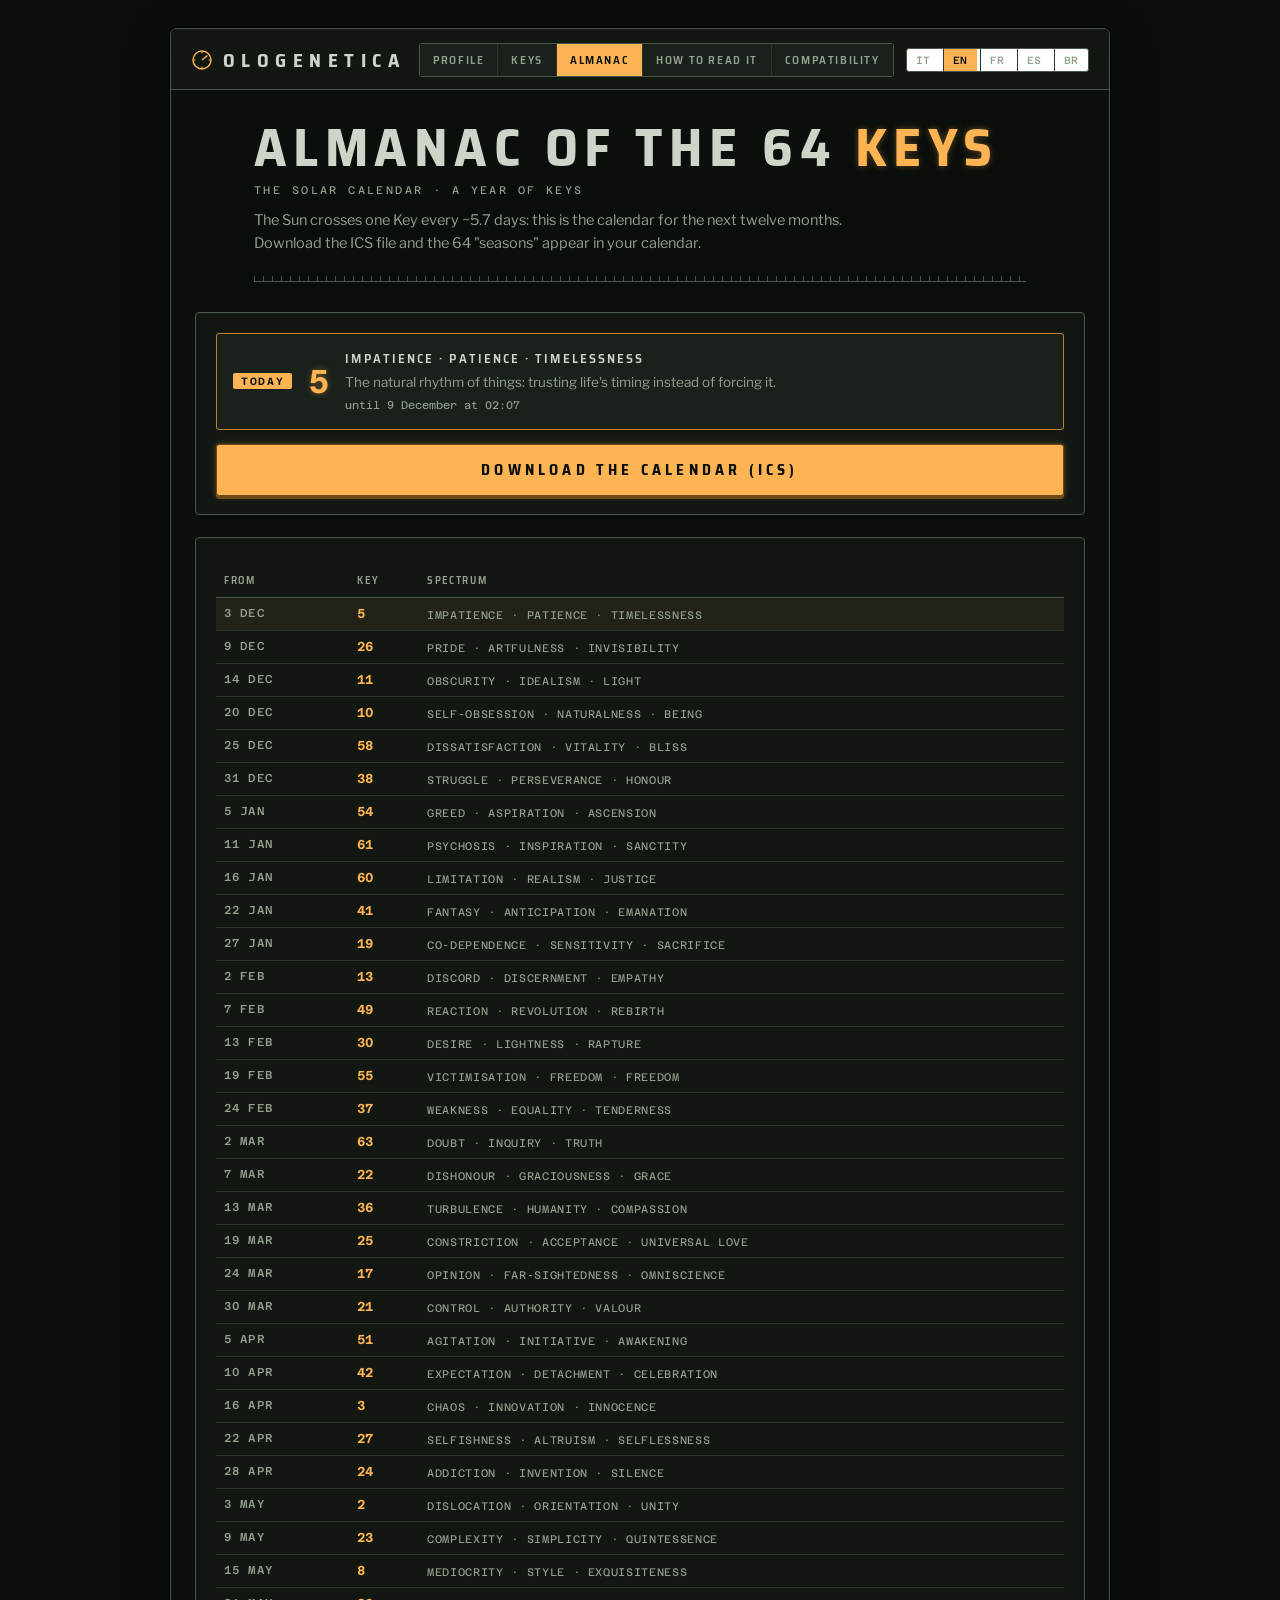
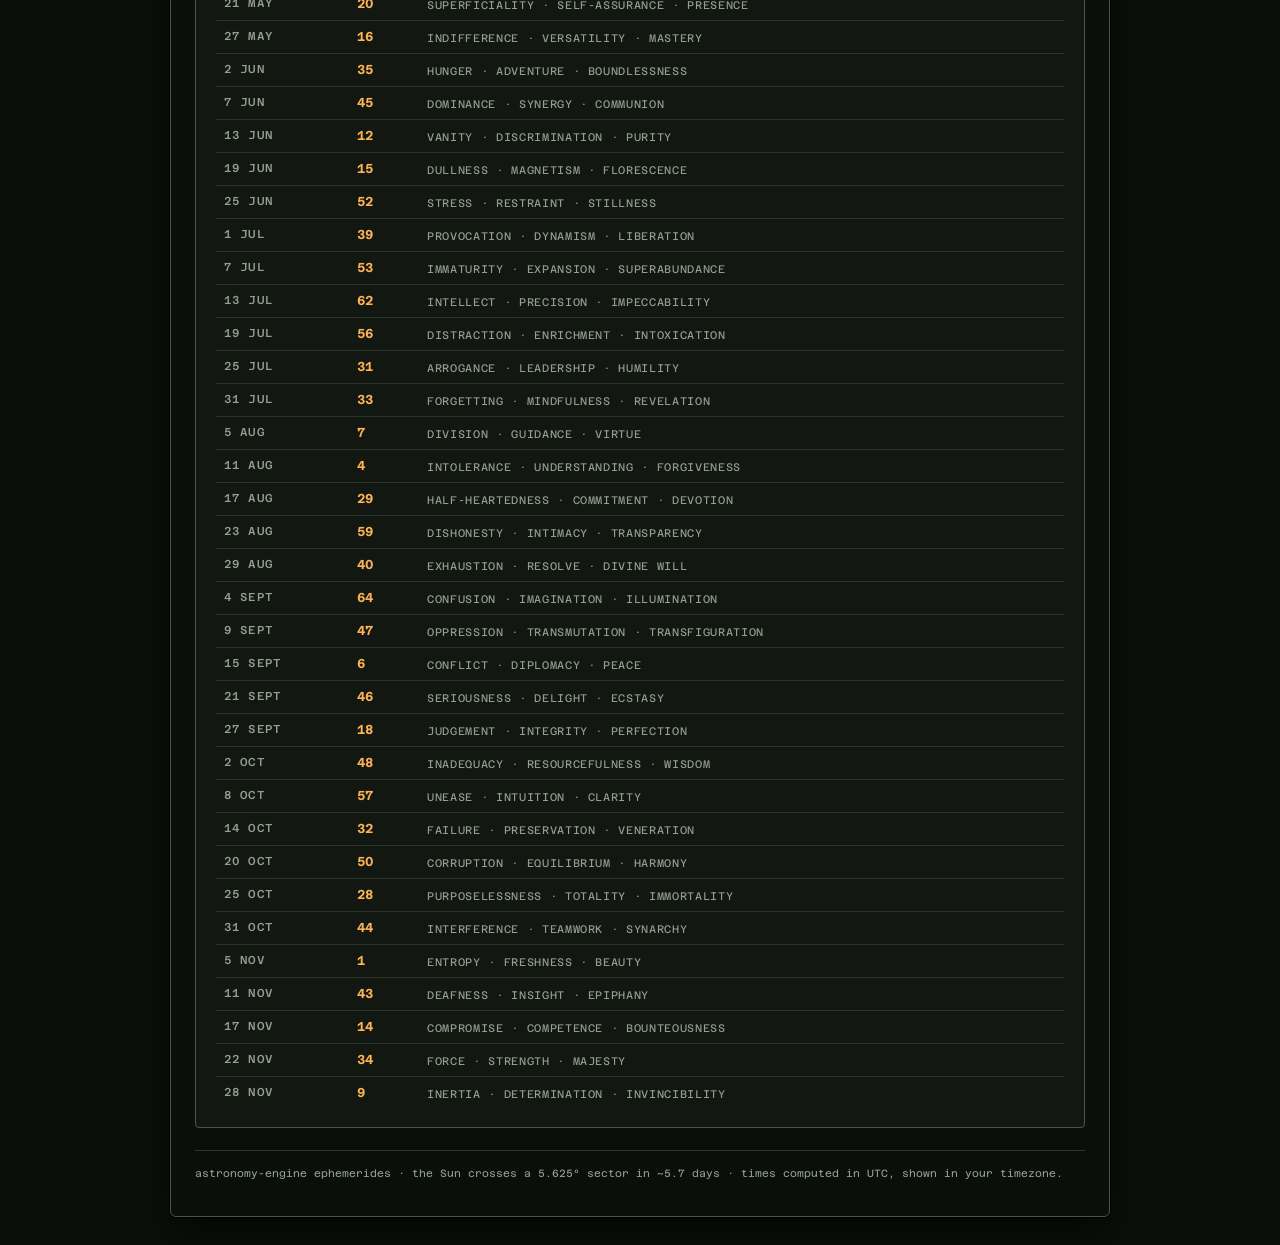
==== Almanacco.html @ b1aae2c1 "Ologenetica — Profilo Ologenetico multilingua (mondo «Lo Spettrometro») Sito statico IT/EN/FR/ES/PT-" ====
<!DOCTYPE html>
<html lang="it">
<head>
<meta charset="UTF-8">
<meta name="viewport" content="width=device-width, initial-scale=1.0">
<meta name="robots" content="noindex">
<title>Ologenetica — Almanacco delle 64 Chiavi</title>
<meta name="theme-color" content="#0b0f0b">
<link rel="manifest" href="manifest.json">
<link rel="icon" href="icons/icon-192.png" type="image/png">
<link rel="stylesheet" href="holo/fonts.css">
<link rel="stylesheet" href="holo/instrument.css">
<style>
.todaybox{border:1px solid var(--amber-dn);border-radius:3px;background:var(--panel-2);padding:14px 16px;display:flex;gap:16px;align-items:center;flex-wrap:wrap}
.todaybox .tk{font-family:var(--f-mono);font-weight:600;font-size:33px;color:var(--amber);text-shadow:var(--glow);line-height:1}
.todaybox .tt{flex:1;min-width:240px}
.todaybox .tt b{font-family:var(--f-engr);font-weight:600;font-size:13px;letter-spacing:.16em;text-transform:uppercase;color:var(--txt)}
.todaybox .tt div{font-size:13.5px;color:var(--dim);line-height:1.55;margin-top:3px}
.todaybox .badge{font-family:var(--f-mono);font-size:10.5px;letter-spacing:.16em;color:var(--panel-0);background:var(--amber);padding:2px 8px;border-radius:2px;font-weight:600}
.almrow td:first-child{font-family:var(--f-mono);font-weight:500;color:var(--dim);white-space:nowrap}
.almrow.now td{background:rgba(255,180,84,.07)}
.almrow .ak{font-family:var(--f-mono);font-weight:600;color:var(--amber)}
.almrow .asp{font-family:var(--f-mono);font-size:11px;letter-spacing:.06em;text-transform:uppercase;color:var(--dim)}
</style>
</head>
<body>
<!--
THESIS: l'almanacco dello strumento — il calendario solare delle 64 bande, esportabile nel calendario personale; eredita il mondo "Lo Spettrometro".
OWN-WORLD: holo/instrument.css (pannelli, fosfori, tabelle di taratura, mono readouts).
STORY: il lettore vede in quale Chiave è il Sole oggi, scarica l'ICS e il servizio lo accompagna tutto l'anno senza server.
FIRST VIEWPORT: targa, titolo ALMANACCO acceso, modulo OGGI con la Chiave corrente, pulsante ICS, tabella dei 12 mesi.
FORM: estensione del mondo scelto (Lo Spettrometro, seed 84c75ad3) — registro almanacco.
FINISH: unreviewed and undocumented is unfinished; this build ends with the finish review, the verdict, DESIGN.md, and every shipping raster carrying its provenance.
-->
<div class="wrap">
  <div class="topbar">
    <a class="brand" href="index.html" title="Home">
      <svg class="dialmark" viewBox="0 0 22 22" fill="none" aria-hidden="true"><circle cx="11" cy="11" r="9" stroke-width="1.4"/><line x1="11" y1="11" x2="16.5" y2="6.5" stroke-width="1.4"/><line x1="11" y1="2" x2="11" y2="4.5" stroke-width="1"/><line x1="11" y1="17.5" x2="11" y2="20" stroke-width="1"/><line x1="2" y1="11" x2="4.5" y2="11" stroke-width="1"/><line x1="17.5" y1="11" x2="20" y2="11" stroke-width="1"/></svg>
      Ologenetica</a>
    <div class="topright">
      <div class="nav">
        <a class="pill" data-k="profilo" href="Profilo%20Ologenetico.html">Profilo</a>
        <a class="pill" data-k="chiavi" href="Chiavi.html">Chiavi</a>
        <a class="pill on" data-k="almanacco" href="Almanacco.html">Almanacco</a>
        <a class="pill" data-k="guida" href="Come%20si%20Legge.html">Come si legge</a>
        <a class="pill" data-k="match" href="Compatibilit%C3%A0.html">Compatibilità</a>
      </div>
      <span id="langPick"></span>
    </div>
  </div>

  <div class="hero">
    <h1 class="htitle" id="htitle"></h1>
    <div class="ksuper" id="ksuper"></div>
    <p class="hsub" id="hsub"></p>
    <div class="tickline"></div>
  </div>

  <div class="panel">
    <div class="todaybox" id="todayBox"></div>
    <button class="btn-go" id="icsBtn" style="margin-top:14px"></button>
  </div>

  <div class="panel">
    <div style="overflow-x:auto"><table class="stable" id="almTable"></table></div>
  </div>

  <div class="footnote" id="foot"></div>
</div>

<script src="lang/i18n.js"></script>
<script src="lib/astronomy.browser.min.js"></script>
<script src="holo/keys.it.js"></script>
<script src="holo/keys.en.js"></script>
<script src="holo/keys.fr.js"></script>
<script src="holo/keys.es.js"></script>
<script src="holo/keys.pt.js"></script>
<script src="holo/extra.it.js"></script>
<script src="holo/extra.en.js"></script>
<script src="holo/extra.fr.js"></script>
<script src="holo/extra.es.js"></script>
<script src="holo/extra.pt.js"></script>
<script src="holo/engine.js"></script>
<script>
(function(){
  const $ = id => document.getElementById(id);
  const langOf = () => window.ZI18N ? window.ZI18N.get() : "it";
  const D = () => window.HOLO_LANGS[langOf()] || window.HOLO_LANGS.it;
  const E = () => window.HOLO_EXTRA[langOf()] || window.HOLO_EXTRA.it;
  const fill = (tpl, p) => String(tpl||"").replace(/\{(\w+)\}/g,(m,k)=>p[k]!=null?p[k]:m);
  const LOCALE = { it:"it-IT", en:"en-GB", fr:"fr-FR", es:"es-ES", pt:"pt-BR" };
  const NAV = {
    it:{profilo:"Profilo",chiavi:"Chiavi",almanacco:"Almanacco",guida:"Come si legge",match:"Compatibilità"},
    en:{profilo:"Profile",chiavi:"Keys",almanacco:"Almanac",guida:"How to read it",match:"Compatibility"},
    fr:{profilo:"Profil",chiavi:"Clés",almanacco:"Almanach",guida:"Comment lire",match:"Compatibilité"},
    es:{profilo:"Perfil",chiavi:"Llaves",almanacco:"Almanaque",guida:"Cómo se lee",match:"Compatibilidad"},
    pt:{profilo:"Perfil",chiavi:"Chaves",almanacco:"Almanaque",guida:"Como ler",match:"Compatibilidade"}
  };
  const FOOT = {
    it:"Effemeridi astronomy-engine · il Sole attraversa un settore di 5,625° in ~5,7 giorni · orari in UTC convertiti al tuo fuso.",
    en:"astronomy-engine ephemerides · the Sun crosses a 5.625° sector in ~5.7 days · times computed in UTC, shown in your timezone.",
    fr:"Éphémérides astronomy-engine · le Soleil traverse un secteur de 5,625° en ~5,7 jours · heures calculées en UTC, affichées dans ton fuseau.",
    es:"Efemérides astronomy-engine · el Sol cruza un sector de 5,625° en ~5,7 días · horas en UTC, mostradas en tu zona horaria.",
    pt:"Efemérides astronomy-engine · o Sol cruza um setor de 5,625° em ~5,7 dias · horários em UTC, exibidos no seu fuso."
  };

  const ALM_LIST = window.HOLO.almanac(new Date());

  const fmtD = d => { try{ return new Intl.DateTimeFormat(LOCALE[langOf()]||"it-IT",{day:"numeric",month:"short"}).format(d);}catch(e){return "";} };
  const fmtDT = d => { try{ return new Intl.DateTimeFormat(LOCALE[langOf()]||"it-IT",{day:"numeric",month:"long",hour:"2-digit",minute:"2-digit"}).format(d);}catch(e){return "";} };

  function render(){
    const X = E().ALM, L = D().LBL, now = new Date();
    $("htitle").innerHTML = X.title.split(" ").length > 1
      ? X.title.split(" ").slice(0,-1).join(" ") + ' <span class="lit">' + X.title.split(" ").pop() + "</span>"
      : `<span class="lit">${X.title}</span>`;
    $("ksuper").textContent = X.ksuper;
    $("hsub").textContent = X.sub;
    const cur = ALM_LIST.find(e => e.start <= now && now < e.end) || ALM_LIST[0];
    const K = D().KEYS[cur.key];
    $("todayBox").innerHTML = `
      <span class="badge">${X.today}</span>
      <span class="tk">${cur.key}</span>
      <div class="tt"><b>${K.o} · ${K.d} · ${K.s}</b>
        <div>${K.t}</div>
        <div style="font-family:var(--f-mono);font-size:11px;margin-top:5px">${fill(X.until,{date:fmtDT(cur.end)})}</div>
      </div>`;
    $("icsBtn").textContent = X.ics;
    $("almTable").innerHTML =
      `<tr><th>${X.tableFrom}</th><th>${X.tableKey}</th><th>${X.tableSpectrum}</th></tr>` +
      ALM_LIST.map(e=>{
        const KK = D().KEYS[e.key];
        const isNow = e === cur;
        return `<tr class="almrow${isNow?" now":""}"><td>${fmtD(e.start)}</td>
          <td class="ak">${e.key}</td>
          <td><span class="asp">${KK.o} · ${KK.d} · ${KK.s}</span></td></tr>`;
      }).join("");
    $("foot").textContent = FOOT[langOf()] || FOOT.it;
    const nav = NAV[langOf()] || NAV.it;
    document.querySelectorAll(".pill[data-k]").forEach(p=>{ if(nav[p.dataset.k]) p.textContent = nav[p.dataset.k]; });
    if(window.ZI18N) window.ZI18N.decorate();
  }

  // --- ICS: le 64 stagioni nel calendario, senza server ---
  function icsDate(d){
    return d.getUTCFullYear() + String(d.getUTCMonth()+1).padStart(2,"0") + String(d.getUTCDate()).padStart(2,"0") +
      "T" + String(d.getUTCHours()).padStart(2,"0") + String(d.getUTCMinutes()).padStart(2,"0") + "00Z";
  }
  function esc(s){ return String(s).replace(/\\/g,"\\\\").replace(/;/g,"\\;").replace(/,/g,"\\,").replace(/\n/g,"\\n"); }
  $("icsBtn").addEventListener("click", ()=>{
    const X = E().ALM;
    const stamp = icsDate(new Date());
    let ics = "BEGIN:VCALENDAR\r\nVERSION:2.0\r\nPRODID:-//ologenetica//almanacco//IT\r\nCALSCALE:GREGORIAN\r\n";
    ALM_LIST.forEach((e,i)=>{
      const K = D().KEYS[e.key];
      ics += "BEGIN:VEVENT\r\n";
      ics += "UID:holo-" + e.start.getTime() + "-" + e.key + "@ologenetica\r\n";
      ics += "DTSTAMP:" + stamp + "\r\n";
      ics += "DTSTART:" + icsDate(e.start) + "\r\n";
      ics += "DTEND:" + icsDate(e.end) + "\r\n";
      ics += "SUMMARY:" + esc(fill(X.icsEvt,{key:e.key, d:K.d})) + "\r\n";
      ics += "DESCRIPTION:" + esc(fill(X.icsDesc,{o:K.o, d:K.d, s:K.s, t:K.t})) + "\r\n";
      ics += "END:VEVENT\r\n";
    });
    ics += "END:VCALENDAR\r\n";
    const a = document.createElement("a");
    a.href = URL.createObjectURL(new Blob([ics], {type:"text/calendar"}));
    a.download = X.icsName + ".ics";
    a.click(); setTimeout(()=>URL.revokeObjectURL(a.href), 5000);
  });

  if(window.ZI18N) window.ZI18N.mount($("langPick"));
  window.addEventListener("zlangchange", render);
  render();
})();
</script>
</body>
</html>
---- holo/fonts.css ----
/* latin-ext */
@font-face {
  font-family: 'Azeret Mono';
  font-style: normal;
  font-weight: 400;
  font-display: swap;
  src: url(../fonts/f2.woff2) format('woff2');
  unicode-range: U+0100-02BA, U+02BD-02C5, U+02C7-02CC, U+02CE-02D7, U+02DD-02FF, U+0304, U+0308, U+0329, U+1D00-1DBF, U+1E00-1E9F, U+1EF2-1EFF, U+2020, U+20A0-20AB, U+20AD-20C0, U+2113, U+2C60-2C7F, U+A720-A7FF;
}
/* latin */
@font-face {
  font-family: 'Azeret Mono';
  font-style: normal;
  font-weight: 400;
  font-display: swap;
  src: url(../fonts/f1.woff2) format('woff2');
  unicode-range: U+0000-00FF, U+0131, U+0152-0153, U+02BB-02BC, U+02C6, U+02DA, U+02DC, U+0304, U+0308, U+0329, U+2000-206F, U+20AC, U+2122, U+2191, U+2193, U+2212, U+2215, U+FEFF, U+FFFD;
}
/* latin-ext */
@font-face {
  font-family: 'Azeret Mono';
  font-style: normal;
  font-weight: 500;
  font-display: swap;
  src: url(../fonts/f2.woff2) format('woff2');
  unicode-range: U+0100-02BA, U+02BD-02C5, U+02C7-02CC, U+02CE-02D7, U+02DD-02FF, U+0304, U+0308, U+0329, U+1D00-1DBF, U+1E00-1E9F, U+1EF2-1EFF, U+2020, U+20A0-20AB, U+20AD-20C0, U+2113, U+2C60-2C7F, U+A720-A7FF;
}
/* latin */
@font-face {
  font-family: 'Azeret Mono';
  font-style: normal;
  font-weight: 500;
  font-display: swap;
  src: url(../fonts/f1.woff2) format('woff2');
  unicode-range: U+0000-00FF, U+0131, U+0152-0153, U+02BB-02BC, U+02C6, U+02DA, U+02DC, U+0304, U+0308, U+0329, U+2000-206F, U+20AC, U+2122, U+2191, U+2193, U+2212, U+2215, U+FEFF, U+FFFD;
}
/* latin-ext */
@font-face {
  font-family: 'Azeret Mono';
  font-style: normal;
  font-weight: 600;
  font-display: swap;
  src: url(../fonts/f2.woff2) format('woff2');
  unicode-range: U+0100-02BA, U+02BD-02C5, U+02C7-02CC, U+02CE-02D7, U+02DD-02FF, U+0304, U+0308, U+0329, U+1D00-1DBF, U+1E00-1E9F, U+1EF2-1EFF, U+2020, U+20A0-20AB, U+20AD-20C0, U+2113, U+2C60-2C7F, U+A720-A7FF;
}
/* latin */
@font-face {
  font-family: 'Azeret Mono';
  font-style: normal;
  font-weight: 600;
  font-display: swap;
  src: url(../fonts/f1.woff2) format('woff2');
  unicode-range: U+0000-00FF, U+0131, U+0152-0153, U+02BB-02BC, U+02C6, U+02DA, U+02DC, U+0304, U+0308, U+0329, U+2000-206F, U+20AC, U+2122, U+2191, U+2193, U+2212, U+2215, U+FEFF, U+FFFD;
}
/* cyrillic-ext */
@font-face {
  font-family: 'Libre Franklin';
  font-style: normal;
  font-weight: 400;
  font-display: swap;
  src: url(../fonts/f5.woff2) format('woff2');
  unicode-range: U+0460-052F, U+1C80-1C8A, U+20B4, U+2DE0-2DFF, U+A640-A69F, U+FE2E-FE2F;
}
/* cyrillic */
@font-face {
  font-family: 'Libre Franklin';
  font-style: normal;
  font-weight: 400;
  font-display: swap;
  src: url(../fonts/f6.woff2) format('woff2');
  unicode-range: U+0301, U+0400-045F, U+0490-0491, U+04B0-04B1, U+2116;
}
/* vietnamese */
@font-face {
  font-family: 'Libre Franklin';
  font-style: normal;
  font-weight: 400;
  font-display: swap;
  src: url(../fonts/f3.woff2) format('woff2');
  unicode-range: U+0102-0103, U+0110-0111, U+0128-0129, U+0168-0169, U+01A0-01A1, U+01AF-01B0, U+0300-0301, U+0303-0304, U+0308-0309, U+0323, U+0329, U+1EA0-1EF9, U+20AB;
}
/* latin-ext */
@font-face {
  font-family: 'Libre Franklin';
  font-style: normal;
  font-weight: 400;
  font-display: swap;
  src: url(../fonts/f4.woff2) format('woff2');
  unicode-range: U+0100-02BA, U+02BD-02C5, U+02C7-02CC, U+02CE-02D7, U+02DD-02FF, U+0304, U+0308, U+0329, U+1D00-1DBF, U+1E00-1E9F, U+1EF2-1EFF, U+2020, U+20A0-20AB, U+20AD-20C0, U+2113, U+2C60-2C7F, U+A720-A7FF;
}
/* latin */
@font-face {
  font-family: 'Libre Franklin';
  font-style: normal;
  font-weight: 400;
  font-display: swap;
  src: url(../fonts/f7.woff2) format('woff2');
  unicode-range: U+0000-00FF, U+0131, U+0152-0153, U+02BB-02BC, U+02C6, U+02DA, U+02DC, U+0304, U+0308, U+0329, U+2000-206F, U+20AC, U+2122, U+2191, U+2193, U+2212, U+2215, U+FEFF, U+FFFD;
}
/* cyrillic-ext */
@font-face {
  font-family: 'Libre Franklin';
  font-style: normal;
  font-weight: 500;
  font-display: swap;
  src: url(../fonts/f5.woff2) format('woff2');
  unicode-range: U+0460-052F, U+1C80-1C8A, U+20B4, U+2DE0-2DFF, U+A640-A69F, U+FE2E-FE2F;
}
/* cyrillic */
@font-face {
  font-family: 'Libre Franklin';
  font-style: normal;
  font-weight: 500;
  font-display: swap;
  src: url(../fonts/f6.woff2) format('woff2');
  unicode-range: U+0301, U+0400-045F, U+0490-0491, U+04B0-04B1, U+2116;
}
/* vietnamese */
@font-face {
  font-family: 'Libre Franklin';
  font-style: normal;
  font-weight: 500;
  font-display: swap;
  src: url(../fonts/f3.woff2) format('woff2');
  unicode-range: U+0102-0103, U+0110-0111, U+0128-0129, U+0168-0169, U+01A0-01A1, U+01AF-01B0, U+0300-0301, U+0303-0304, U+0308-0309, U+0323, U+0329, U+1EA0-1EF9, U+20AB;
}
/* latin-ext */
@font-face {
  font-family: 'Libre Franklin';
  font-style: normal;
  font-weight: 500;
  font-display: swap;
  src: url(../fonts/f4.woff2) format('woff2');
  unicode-range: U+0100-02BA, U+02BD-02C5, U+02C7-02CC, U+02CE-02D7, U+02DD-02FF, U+0304, U+0308, U+0329, U+1D00-1DBF, U+1E00-1E9F, U+1EF2-1EFF, U+2020, U+20A0-20AB, U+20AD-20C0, U+2113, U+2C60-2C7F, U+A720-A7FF;
}
/* latin */
@font-face {
  font-family: 'Libre Franklin';
  font-style: normal;
  font-weight: 500;
  font-display: swap;
  src: url(../fonts/f7.woff2) format('woff2');
  unicode-range: U+0000-00FF, U+0131, U+0152-0153, U+02BB-02BC, U+02C6, U+02DA, U+02DC, U+0304, U+0308, U+0329, U+2000-206F, U+20AC, U+2122, U+2191, U+2193, U+2212, U+2215, U+FEFF, U+FFFD;
}
/* cyrillic-ext */
@font-face {
  font-family: 'Libre Franklin';
  font-style: normal;
  font-weight: 600;
  font-display: swap;
  src: url(../fonts/f5.woff2) format('woff2');
  unicode-range: U+0460-052F, U+1C80-1C8A, U+20B4, U+2DE0-2DFF, U+A640-A69F, U+FE2E-FE2F;
}
/* cyrillic */
@font-face {
  font-family: 'Libre Franklin';
  font-style: normal;
  font-weight: 600;
  font-display: swap;
  src: url(../fonts/f6.woff2) format('woff2');
  unicode-range: U+0301, U+0400-045F, U+0490-0491, U+04B0-04B1, U+2116;
}
/* vietnamese */
@font-face {
  font-family: 'Libre Franklin';
  font-style: normal;
  font-weight: 600;
  font-display: swap;
  src: url(../fonts/f3.woff2) format('woff2');
  unicode-range: U+0102-0103, U+0110-0111, U+0128-0129, U+0168-0169, U+01A0-01A1, U+01AF-01B0, U+0300-0301, U+0303-0304, U+0308-0309, U+0323, U+0329, U+1EA0-1EF9, U+20AB;
}
/* latin-ext */
@font-face {
  font-family: 'Libre Franklin';
  font-style: normal;
  font-weight: 600;
  font-display: swap;
  src: url(../fonts/f4.woff2) format('woff2');
  unicode-range: U+0100-02BA, U+02BD-02C5, U+02C7-02CC, U+02CE-02D7, U+02DD-02FF, U+0304, U+0308, U+0329, U+1D00-1DBF, U+1E00-1E9F, U+1EF2-1EFF, U+2020, U+20A0-20AB, U+20AD-20C0, U+2113, U+2C60-2C7F, U+A720-A7FF;
}
/* latin */
@font-face {
  font-family: 'Libre Franklin';
  font-style: normal;
  font-weight: 600;
  font-display: swap;
  src: url(../fonts/f7.woff2) format('woff2');
  unicode-range: U+0000-00FF, U+0131, U+0152-0153, U+02BB-02BC, U+02C6, U+02DA, U+02DC, U+0304, U+0308, U+0329, U+2000-206F, U+20AC, U+2122, U+2191, U+2193, U+2212, U+2215, U+FEFF, U+FFFD;
}
/* vietnamese */
@font-face {
  font-family: 'Saira Semi Condensed';
  font-style: normal;
  font-weight: 500;
  font-display: swap;
  src: url(../fonts/f15.woff2) format('woff2');
  unicode-range: U+0102-0103, U+0110-0111, U+0128-0129, U+0168-0169, U+01A0-01A1, U+01AF-01B0, U+0300-0301, U+0303-0304, U+0308-0309, U+0323, U+0329, U+1EA0-1EF9, U+20AB;
}
/* latin-ext */
@font-face {
  font-family: 'Saira Semi Condensed';
  font-style: normal;
  font-weight: 500;
  font-display: swap;
  src: url(../fonts/f16.woff2) format('woff2');
  unicode-range: U+0100-02BA, U+02BD-02C5, U+02C7-02CC, U+02CE-02D7, U+02DD-02FF, U+0304, U+0308, U+0329, U+1D00-1DBF, U+1E00-1E9F, U+1EF2-1EFF, U+2020, U+20A0-20AB, U+20AD-20C0, U+2113, U+2C60-2C7F, U+A720-A7FF;
}
/* latin */
@font-face {
  font-family: 'Saira Semi Condensed';
  font-style: normal;
  font-weight: 500;
  font-display: swap;
  src: url(../fonts/f14.woff2) format('woff2');
  unicode-range: U+0000-00FF, U+0131, U+0152-0153, U+02BB-02BC, U+02C6, U+02DA, U+02DC, U+0304, U+0308, U+0329, U+2000-206F, U+20AC, U+2122, U+2191, U+2193, U+2212, U+2215, U+FEFF, U+FFFD;
}
/* vietnamese */
@font-face {
  font-family: 'Saira Semi Condensed';
  font-style: normal;
  font-weight: 600;
  font-display: swap;
  src: url(../fonts/f12.woff2) format('woff2');
  unicode-range: U+0102-0103, U+0110-0111, U+0128-0129, U+0168-0169, U+01A0-01A1, U+01AF-01B0, U+0300-0301, U+0303-0304, U+0308-0309, U+0323, U+0329, U+1EA0-1EF9, U+20AB;
}
/* latin-ext */
@font-face {
  font-family: 'Saira Semi Condensed';
  font-style: normal;
  font-weight: 600;
  font-display: swap;
  src: url(../fonts/f13.woff2) format('woff2');
  unicode-range: U+0100-02BA, U+02BD-02C5, U+02C7-02CC, U+02CE-02D7, U+02DD-02FF, U+0304, U+0308, U+0329, U+1D00-1DBF, U+1E00-1E9F, U+1EF2-1EFF, U+2020, U+20A0-20AB, U+20AD-20C0, U+2113, U+2C60-2C7F, U+A720-A7FF;
}
/* latin */
@font-face {
  font-family: 'Saira Semi Condensed';
  font-style: normal;
  font-weight: 600;
  font-display: swap;
  src: url(../fonts/f11.woff2) format('woff2');
  unicode-range: U+0000-00FF, U+0131, U+0152-0153, U+02BB-02BC, U+02C6, U+02DA, U+02DC, U+0304, U+0308, U+0329, U+2000-206F, U+20AC, U+2122, U+2191, U+2193, U+2212, U+2215, U+FEFF, U+FFFD;
}
/* vietnamese */
@font-face {
  font-family: 'Saira Semi Condensed';
  font-style: normal;
  font-weight: 700;
  font-display: swap;
  src: url(../fonts/f9.woff2) format('woff2');
  unicode-range: U+0102-0103, U+0110-0111, U+0128-0129, U+0168-0169, U+01A0-01A1, U+01AF-01B0, U+0300-0301, U+0303-0304, U+0308-0309, U+0323, U+0329, U+1EA0-1EF9, U+20AB;
}
/* latin-ext */
@font-face {
  font-family: 'Saira Semi Condensed';
  font-style: normal;
  font-weight: 700;
  font-display: swap;
  src: url(../fonts/f10.woff2) format('woff2');
  unicode-range: U+0100-02BA, U+02BD-02C5, U+02C7-02CC, U+02CE-02D7, U+02DD-02FF, U+0304, U+0308, U+0329, U+1D00-1DBF, U+1E00-1E9F, U+1EF2-1EFF, U+2020, U+20A0-20AB, U+20AD-20C0, U+2113, U+2C60-2C7F, U+A720-A7FF;
}
/* latin */
@font-face {
  font-family: 'Saira Semi Condensed';
  font-style: normal;
  font-weight: 700;
  font-display: swap;
  src: url(../fonts/f8.woff2) format('woff2');
  unicode-range: U+0000-00FF, U+0131, U+0152-0153, U+02BB-02BC, U+02C6, U+02DA, U+02DC, U+0304, U+0308, U+0329, U+2000-206F, U+20AC, U+2122, U+2191, U+2193, U+2212, U+2215, U+FEFF, U+FFFD;
}
---- holo/instrument.css ----
/* ============================================================
   OLOGENETICA · MONDO VISIVO — LO SPETTROMETRO
   Strumento di misura da laboratorio (anni '60–'70): pannello
   smaltato scuro, fosfori ambra, scale incise a tacche.
   Regole del mondo:
   · inchiostri piatti totali — nessun gradiente decorativo;
     l'unico bagliore è il fosforo del tracciato
   · la rampa calibrata: Ombra→Dono→Siddhi come scala a passi fissi
   · stato = segno inciso/stampato, mai solo colore
   · niente animazioni (vincolo di prodotto)
   Font: Saira Semi Condensed (incisioni), Azeret Mono (letture),
         Libre Franklin (prosa da manuale tecnico)
   ============================================================ */

:root{
  --panel-0:#0b0f0b;   /* fondo pagina: smalto profondo        */
  --panel-1:#121712;   /* faccia modulo                        */
  --panel-2:#1a211a;   /* modulo rialzato / controllo          */
  --recess:#080b08;    /* incavo (input, display)              */
  --etch:#2c352c;      /* linea incisa                         */
  --etch-hi:#49564a;   /* incisione in luce                    */
  --txt:#cdd5c8;       /* testo primario                       */
  --dim:#93a08f;       /* testo secondario / etichette incise  */
  --amber:#ffb454;     /* fosforo ambra — inchiostro di lavoro */
  --amber-dn:#b97f33;  /* ambra spenta                         */
  --mint:#93e2b4;      /* fosforo verde — siddhi / positivo    */
  --mag:#e2a3da;       /* canale Venere                        */
  --blu:#86c8e8;       /* canale Perla                         */
  --alarm:#ff8266;     /* avviso (sempre accompagnato da segno)*/
  --glow:0 0 6px rgba(255,180,84,.35);
  --f-engr:'Saira Semi Condensed',system-ui,sans-serif;
  --f-mono:'Azeret Mono',ui-monospace,monospace;
  --f-text:'Libre Franklin',system-ui,sans-serif;
}

*{box-sizing:border-box}
html,body{margin:0;padding:0}
body{
  background:var(--panel-0);
  color:var(--txt);
  font-family:var(--f-text);
  min-height:100vh;
  -webkit-text-size-adjust:100%;
}
::selection{background:var(--amber);color:var(--panel-0)}
:focus-visible{outline:1px solid var(--amber);outline-offset:2px}
*::-webkit-scrollbar{width:10px;height:10px}
*::-webkit-scrollbar-track{background:var(--panel-0)}
*::-webkit-scrollbar-thumb{background:var(--etch-hi);border:2px solid var(--panel-0);border-radius:5px}
input{caret-color:var(--amber)}

/* ---- chassis ---- */
.wrap{
  max-width:940px;margin:clamp(8px,2.5vw,28px) auto;padding:0 0 34px;
  background:var(--panel-0);
  border:1px solid var(--etch-hi);
  border-radius:6px;
  box-shadow:0 0 0 1px #000, 0 18px 40px rgba(0,0,0,.55), inset 0 1px 0 rgba(255,255,255,.05);
  overflow:hidden;
}

/* ---- targa / topbar ---- */
.topbar{
  background:var(--panel-1);
  border-bottom:1px solid var(--etch-hi);
  padding:14px 20px 12px;
  display:flex;align-items:center;justify-content:space-between;gap:12px;flex-wrap:wrap;
}
.brand{
  font-family:var(--f-engr);font-weight:700;font-size:19px;letter-spacing:.34em;
  text-transform:uppercase;color:var(--txt);text-decoration:none;
  display:inline-flex;align-items:center;gap:10px;
}
.brand .dialmark{width:22px;height:22px;flex:0 0 auto}
.brand .dialmark circle{stroke:var(--amber)}
.brand .dialmark line{stroke:var(--amber)}
.topright{display:flex;align-items:center;gap:12px;flex-wrap:wrap}
.nav{display:flex;gap:0;border:1px solid var(--etch-hi);border-radius:3px;overflow:hidden}
.pill{
  font-family:var(--f-engr);font-weight:600;font-size:11.5px;letter-spacing:.14em;text-transform:uppercase;
  padding:7px 13px;background:var(--panel-2);color:var(--dim);
  text-decoration:none;display:inline-block;border-left:1px solid var(--etch);
  cursor:pointer;
}
.pill:first-child{border-left:none}
.pill:hover{color:var(--txt)}
.pill.on{background:var(--amber);color:var(--panel-0)}
.pill.on:hover{color:var(--panel-0)}

/* selettore lingua (override di lang/i18n.js) */
.zlang-picker{display:inline-flex;gap:0;background:var(--panel-2);border:1px solid var(--etch-hi)!important;border-radius:3px!important;padding:0!important;box-shadow:none!important;overflow:hidden}
.zlang-btn{font-family:var(--f-mono)!important;font-weight:500!important;font-size:10.5px!important;letter-spacing:.05em;
  border:none!important;border-left:1px solid var(--etch)!important;background:transparent!important;color:var(--dim)!important;
  padding:6px 9px!important;border-radius:0!important;cursor:pointer;line-height:1}
.zlang-picker .zlang-btn:first-child{border-left:none!important}
.zlang-btn:hover{background:var(--panel-1)!important;color:var(--txt)!important}
.zlang-btn.on{background:var(--amber)!important;color:var(--panel-0)!important}

/* ---- frontalino (hero) ---- */
.hero{padding:30px 24px 8px;text-align:left;max-width:820px;margin:0 auto}
.htitle{
  font-family:var(--f-engr);font-weight:700;
  font-size:clamp(30px,6.4vw,54px);letter-spacing:.12em;text-transform:uppercase;
  color:var(--txt);margin:0;line-height:1.04;
}
.htitle .lit{color:var(--amber);text-shadow:var(--glow)}
.ksuper{
  font-family:var(--f-mono);font-size:11px;letter-spacing:.22em;text-transform:uppercase;
  color:var(--dim);margin-top:8px;
}
.hsub{font-size:14.5px;color:var(--dim);max-width:64ch;margin:12px 0 0;line-height:1.6;font-weight:400}
.hsub b{color:var(--txt);font-weight:600}
.tickline{
  height:8px;margin:18px 0 0;border-bottom:1px solid var(--etch-hi);
  background:repeating-linear-gradient(90deg,var(--etch-hi) 0 1px,transparent 1px 9px);
  background-size:auto 5px;background-repeat:repeat-x;background-position:bottom;
}

/* ---- moduli ---- */
.panel{
  margin:22px 24px;border:1px solid var(--etch-hi);background:var(--panel-1);
  border-radius:4px;padding:20px 20px 18px;position:relative;
  box-shadow:inset 0 1px 0 rgba(255,255,255,.04);
}
.panel h2{
  font-family:var(--f-engr);font-weight:600;font-size:13px;letter-spacing:.24em;text-transform:uppercase;
  color:var(--dim);margin:0 0 14px;display:flex;align-items:center;gap:10px;
}
.panel h2::after{content:"";flex:1;height:5px;border-bottom:1px solid var(--etch);
  background:repeating-linear-gradient(90deg,var(--etch) 0 1px,transparent 1px 8px);
  background-position:bottom;background-size:auto 4px;background-repeat:repeat-x}
.panel h2 .ch{font-family:var(--f-mono);font-size:10.5px;letter-spacing:.06em;color:var(--panel-0);
  padding:2px 7px;border-radius:2px;font-weight:600}
.ch.c-att{background:var(--amber)}
.ch.c-ven{background:var(--mag)}
.ch.c-per{background:var(--blu)}
.seqsub{font-size:13.5px;color:var(--dim);margin:-4px 0 16px;line-height:1.55;max-width:74ch}

/* ---- form: pannello di controllo ---- */
.field{margin-bottom:15px;position:relative}
.field label,.check span{
  font-family:var(--f-engr);font-weight:600;font-size:11px;letter-spacing:.18em;text-transform:uppercase;color:var(--dim);
}
.field label{display:block;margin-bottom:6px}
.inp{
  width:100%;font-family:var(--f-mono);font-weight:500;font-size:15px;padding:10px 12px;
  border:1px solid var(--etch-hi);border-radius:3px;background:var(--recess);color:var(--amber);
  outline:none;box-shadow:inset 0 2px 5px rgba(0,0,0,.6);
}
.inp::placeholder{color:#5d6a5c}
.inp:focus{border-color:var(--amber);box-shadow:inset 0 2px 5px rgba(0,0,0,.6),var(--glow)}
.inp:disabled{color:#5d6a5c;border-color:var(--etch)}
input[type="date"].inp::-webkit-calendar-picker-indicator,
input[type="time"].inp::-webkit-calendar-picker-indicator{filter:invert(.75) sepia(.4) saturate(3) hue-rotate(340deg)}
.row{display:flex;gap:14px;flex-wrap:wrap}
.row .field{flex:1;min-width:140px}
.hint{font-family:var(--f-mono);font-size:11px;color:var(--dim);margin-top:5px}
.hint .ok{color:var(--mint);font-weight:600;letter-spacing:.08em;border:1px solid var(--mint);border-radius:2px;padding:0 4px;margin-right:3px}
.check{display:flex;align-items:center;gap:8px;cursor:pointer;margin-top:7px}
.check input{width:15px;height:15px;accent-color:var(--amber);background:var(--recess)}
.err{color:var(--alarm);font-family:var(--f-mono);font-size:12.5px;margin-top:10px;display:none}
.err::before{content:"⨯ ";font-weight:700}
.err.show{display:block}

/* autocomplete */
.ac{position:absolute;left:0;right:0;top:100%;z-index:30;background:var(--panel-2);border:1px solid var(--etch-hi);
  border-radius:3px;margin-top:4px;box-shadow:0 10px 24px rgba(0,0,0,.6);overflow:hidden;display:none}
.ac.show{display:block}
.ac-item{padding:8px 12px;cursor:pointer;border-bottom:1px solid var(--etch);font-family:var(--f-mono);font-size:12.5px;color:var(--txt)}
.ac-item:last-child{border-bottom:none}
.ac-item:hover,.ac-item.sel{background:var(--amber);color:var(--panel-0)}
.ac-item:hover small,.ac-item.sel small{color:var(--panel-0)}
.ac-item small{color:var(--dim);font-size:11px}

/* pulsanti */
.btn-go{
  width:100%;margin-top:8px;
  font-family:var(--f-engr);font-weight:700;font-size:15px;letter-spacing:.28em;text-transform:uppercase;
  color:var(--panel-0);background:var(--amber);border:1px solid #6b4a17;border-radius:3px;
  padding:13px;cursor:pointer;
  box-shadow:0 3px 0 #6b4a17, var(--glow);
}
.btn-go:active{transform:translateY(2px);box-shadow:0 1px 0 #6b4a17}
.modetoggle{display:flex;gap:0;margin-top:16px;border:1px solid var(--etch-hi);border-radius:3px;overflow:hidden;width:max-content;max-width:100%}
.modebtn{
  font-family:var(--f-engr);font-weight:600;font-size:11.5px;letter-spacing:.16em;text-transform:uppercase;
  padding:9px 16px;border:none;border-left:1px solid var(--etch);background:var(--panel-2);color:var(--dim);cursor:pointer;
}
.modebtn:first-child{border-left:none}
.modebtn:hover{color:var(--txt)}
.modebtn.on{background:var(--amber);color:var(--panel-0)}

/* ---- barra del link condivisibile ---- */
.sharelbl{font-family:var(--f-engr);font-weight:600;font-size:11px;letter-spacing:.18em;text-transform:uppercase;color:var(--dim);margin:16px 0 6px}
.sharebar{display:flex;gap:8px;flex-wrap:wrap;align-items:stretch}
.sharebar .surl{flex:1;min-width:220px;font-size:11.5px;color:var(--txt)}
.sharebar .sbtn{
  font-family:var(--f-engr);font-weight:600;font-size:11.5px;letter-spacing:.16em;text-transform:uppercase;
  padding:9px 16px;border:1px solid var(--etch-hi);border-radius:3px;background:var(--panel-2);color:var(--dim);cursor:pointer;
}
.sharebar .sbtn:hover{color:var(--txt)}
.sharebar .sbtn:active{transform:translateY(1px)}
.sharebar .sbtn.done{background:var(--amber);color:var(--panel-0);border-color:var(--amber-dn)}

/* ---- targhetta dati di nascita ---- */
.birthdata{
  font-family:var(--f-mono);font-size:12px;color:var(--txt);line-height:1.9;
  border:1px solid var(--etch-hi);border-radius:3px;background:var(--recess);
  box-shadow:inset 0 2px 5px rgba(0,0,0,.55);
  padding:12px 15px;margin-top:14px;overflow-x:auto;
}
.birthdata b{color:var(--amber);font-weight:600;text-shadow:var(--glow)}
.summary{font-size:14.5px;color:var(--txt);line-height:1.65;max-width:74ch}
.summary b{color:var(--amber);font-weight:600}
.summary i{color:var(--dim)}

/* riga di stile (linee profilo) */
.bigline{
  border:1px solid var(--etch-hi);border-radius:3px;background:var(--panel-2);padding:14px 16px;
  margin-top:14px;display:flex;gap:16px;align-items:center;flex-wrap:wrap;
}
.bigline .num{
  font-family:var(--f-mono);font-weight:600;font-size:34px;color:var(--amber);text-shadow:var(--glow);line-height:1;
  border-right:1px solid var(--etch);padding-right:16px;
}
.bigline .who{flex:1;min-width:220px}
.bigline .who b{font-family:var(--f-engr);font-weight:600;font-size:13px;letter-spacing:.14em;text-transform:uppercase;color:var(--txt)}
.bigline .who div{font-size:13.5px;color:var(--dim);line-height:1.55;margin-top:4px}

/* ---- card sfera (sintesi): modulo di lettura ---- */
.sgrid{display:grid;grid-template-columns:1fr 1fr;gap:14px}
@media(max-width:660px){.sgrid{grid-template-columns:1fr}}
.scard{
  border:1px solid var(--etch-hi);border-radius:3px;background:var(--panel-2);
  padding:13px 14px 14px;position:relative;
}
.stag{font-family:var(--f-mono);font-size:10px;letter-spacing:.08em;text-transform:uppercase;color:var(--dim)}
.sdeg{position:absolute;top:13px;right:14px;font-family:var(--f-mono);font-size:10px;color:var(--dim)}
.skey{font-family:var(--f-mono);font-weight:600;font-size:33px;line-height:1;color:var(--amber);text-shadow:var(--glow);margin:8px 0 0}
.skey small{font-size:19px;color:var(--amber-dn)}
.sname{font-family:var(--f-engr);font-weight:600;font-size:13px;letter-spacing:.14em;text-transform:uppercase;color:var(--txt);margin-top:3px}
.sdesc{font-size:12.5px;color:var(--dim);line-height:1.5;margin-top:3px}
.sessenza{font-size:13px;color:var(--txt);line-height:1.55;margin-top:10px}
.sline{font-family:var(--f-mono);font-size:11px;color:var(--dim);margin-top:9px;border-top:1px solid var(--etch);padding-top:8px}
.sline b{color:var(--txt);font-weight:600}

/* la rampa calibrata Ombra→Dono→Siddhi */
.band{margin-top:11px;border:1px solid var(--etch);border-radius:2px;overflow:hidden}
.band .scale{
  height:5px;border-bottom:1px solid var(--etch);
  background:repeating-linear-gradient(90deg,var(--etch-hi) 0 1px,transparent 1px 7px);
}
.band .zones{display:flex}
.band .zone{flex:1;padding:6px 8px 7px;min-width:0}
.band .zone+.zone{border-left:1px solid var(--etch)}
.band .zlab{font-family:var(--f-engr);font-weight:600;font-size:9px;letter-spacing:.18em;text-transform:uppercase;color:var(--dim);display:block}
.band .zval{font-size:12px;font-weight:600;display:block;margin-top:1px;overflow:hidden;text-overflow:ellipsis;white-space:nowrap}
.band .z-o{background:repeating-linear-gradient(45deg,transparent 0 5px,rgba(0,0,0,.30) 5px 8px)}
.band .z-o .zval{color:var(--txt)}
.band .z-d .zval{color:var(--amber);text-shadow:var(--glow)}
.band .z-s .zval{color:var(--mint)}

/* ---- report esteso: fogli di lettura ---- */
.rep{border:1px solid var(--etch);border-radius:3px;background:var(--panel-2);padding:15px 17px;margin:0 0 16px}
.rep h3{
  font-family:var(--f-engr);font-weight:600;font-size:15px;letter-spacing:.14em;text-transform:uppercase;
  color:var(--txt);margin:0;display:flex;align-items:baseline;gap:10px;flex-wrap:wrap;
}
.rep h3 small{font-family:var(--f-mono);font-weight:600;font-size:16px;color:var(--amber);text-shadow:var(--glow)}
.rep .rtag{font-family:var(--f-mono);font-size:10.5px;letter-spacing:.06em;text-transform:uppercase;color:var(--dim);margin-top:4px}
.rep .rspec{font-family:var(--f-mono);font-size:11px;letter-spacing:.1em;text-transform:uppercase;color:var(--amber-dn);margin:8px 0 2px}
.rep p{font-size:14px;color:var(--txt);line-height:1.66;margin:9px 0;max-width:76ch}
.rep p b{color:var(--txt);font-weight:600}
.rep p.ctx{color:var(--dim);font-size:13px;border-top:1px solid var(--etch);padding-top:9px;margin-bottom:0}
.rep p.lis{background:var(--panel-1);border:1px solid var(--etch);border-radius:3px;padding:9px 12px;font-size:13.5px;color:var(--txt)}
.rep-mark{font-family:var(--f-mono);font-size:10px;color:var(--panel-0);padding:2px 6px;border-radius:2px;font-weight:600;vertical-align:2px}
.seqintro{
  font-size:13.5px;color:var(--dim);line-height:1.6;margin:0 0 16px;max-width:76ch;
  border:1px solid var(--etch);border-radius:3px;background:var(--panel-1);padding:11px 14px;
}
.seqintro .ss{font-family:var(--f-engr);font-weight:600;font-size:10.5px;letter-spacing:.22em;text-transform:uppercase;color:var(--txt);display:block;margin-bottom:4px}

/* struttura in breve */
.structrow{border:1px solid var(--etch);border-radius:3px;background:var(--panel-2);
  padding:11px 14px;margin-bottom:11px;font-size:13.5px;color:var(--txt);line-height:1.6;max-width:none}
.structrow b{color:var(--amber);font-weight:600}

/* avviso soglia: modulo ALERT — segno + tratteggio, non solo colore */
.soglia{
  border:1px solid var(--alarm);border-radius:3px;background:var(--panel-1);
  padding:0;margin:0 24px 22px;overflow:hidden;
}
.soglia::before{
  content:"";display:block;height:8px;
  background:repeating-linear-gradient(45deg,var(--alarm) 0 8px,transparent 8px 16px);
  opacity:.8;border-bottom:1px solid var(--alarm);
}
.soglia h3{
  font-family:var(--f-engr);font-weight:600;font-size:12.5px;letter-spacing:.2em;text-transform:uppercase;
  color:var(--alarm);margin:0;padding:12px 16px 0;
}
.soglia p{font-size:13.5px;color:var(--txt);line-height:1.6;margin:8px 0 0;padding:0 16px;max-width:80ch}
.soglia p:last-child{padding-bottom:14px;color:var(--dim)}

/* ---- tabelle di taratura ---- */
.stable{width:100%;border-collapse:collapse;font-size:13px;margin-top:6px}
.stable th{
  font-family:var(--f-engr);font-weight:600;font-size:10.5px;text-transform:uppercase;letter-spacing:.16em;
  text-align:left;padding:8px;border-bottom:1px solid var(--etch-hi);color:var(--dim);
}
.stable td{padding:8px;border-bottom:1px solid var(--etch);color:var(--txt);vertical-align:top;font-size:13px}
.stable tr:last-child td{border-bottom:none}
.stable td:first-child{font-family:var(--f-engr);font-weight:600;font-size:11.5px;letter-spacing:.1em;text-transform:uppercase;white-space:nowrap}
.stable .lbl{font-family:var(--f-mono);font-weight:600;color:var(--amber);font-variant-numeric:tabular-nums}
.stable .num{font-family:var(--f-mono);font-variant-numeric:tabular-nums}

/* ---- ruota / dial ---- */
.wheelwrap{display:flex;justify-content:center;padding:6px 0}
.legend{display:flex;gap:18px;flex-wrap:wrap;justify-content:center;margin-top:12px;
  font-family:var(--f-mono);font-size:11px;letter-spacing:.05em;color:var(--dim)}
.legend span{display:inline-flex;align-items:center;gap:7px}
.dot{width:9px;height:9px;border-radius:1px;display:inline-block}

/* ---- piè di pagina ---- */
.footnote{
  font-family:var(--f-mono);font-size:10.5px;color:var(--dim);
  margin:22px 24px 0;line-height:1.7;border-top:1px solid var(--etch);padding-top:14px;
}
.footnote a{color:var(--amber);text-decoration:none;border-bottom:1px solid var(--amber-dn)}
.footnote a:hover{text-shadow:var(--glow)}

@media(max-width:560px){
  .panel{margin:16px 12px;padding:15px 13px}
  .soglia{margin:0 12px 16px}
  .hero{padding:22px 14px 4px}
  .footnote{margin:18px 12px 0}
}
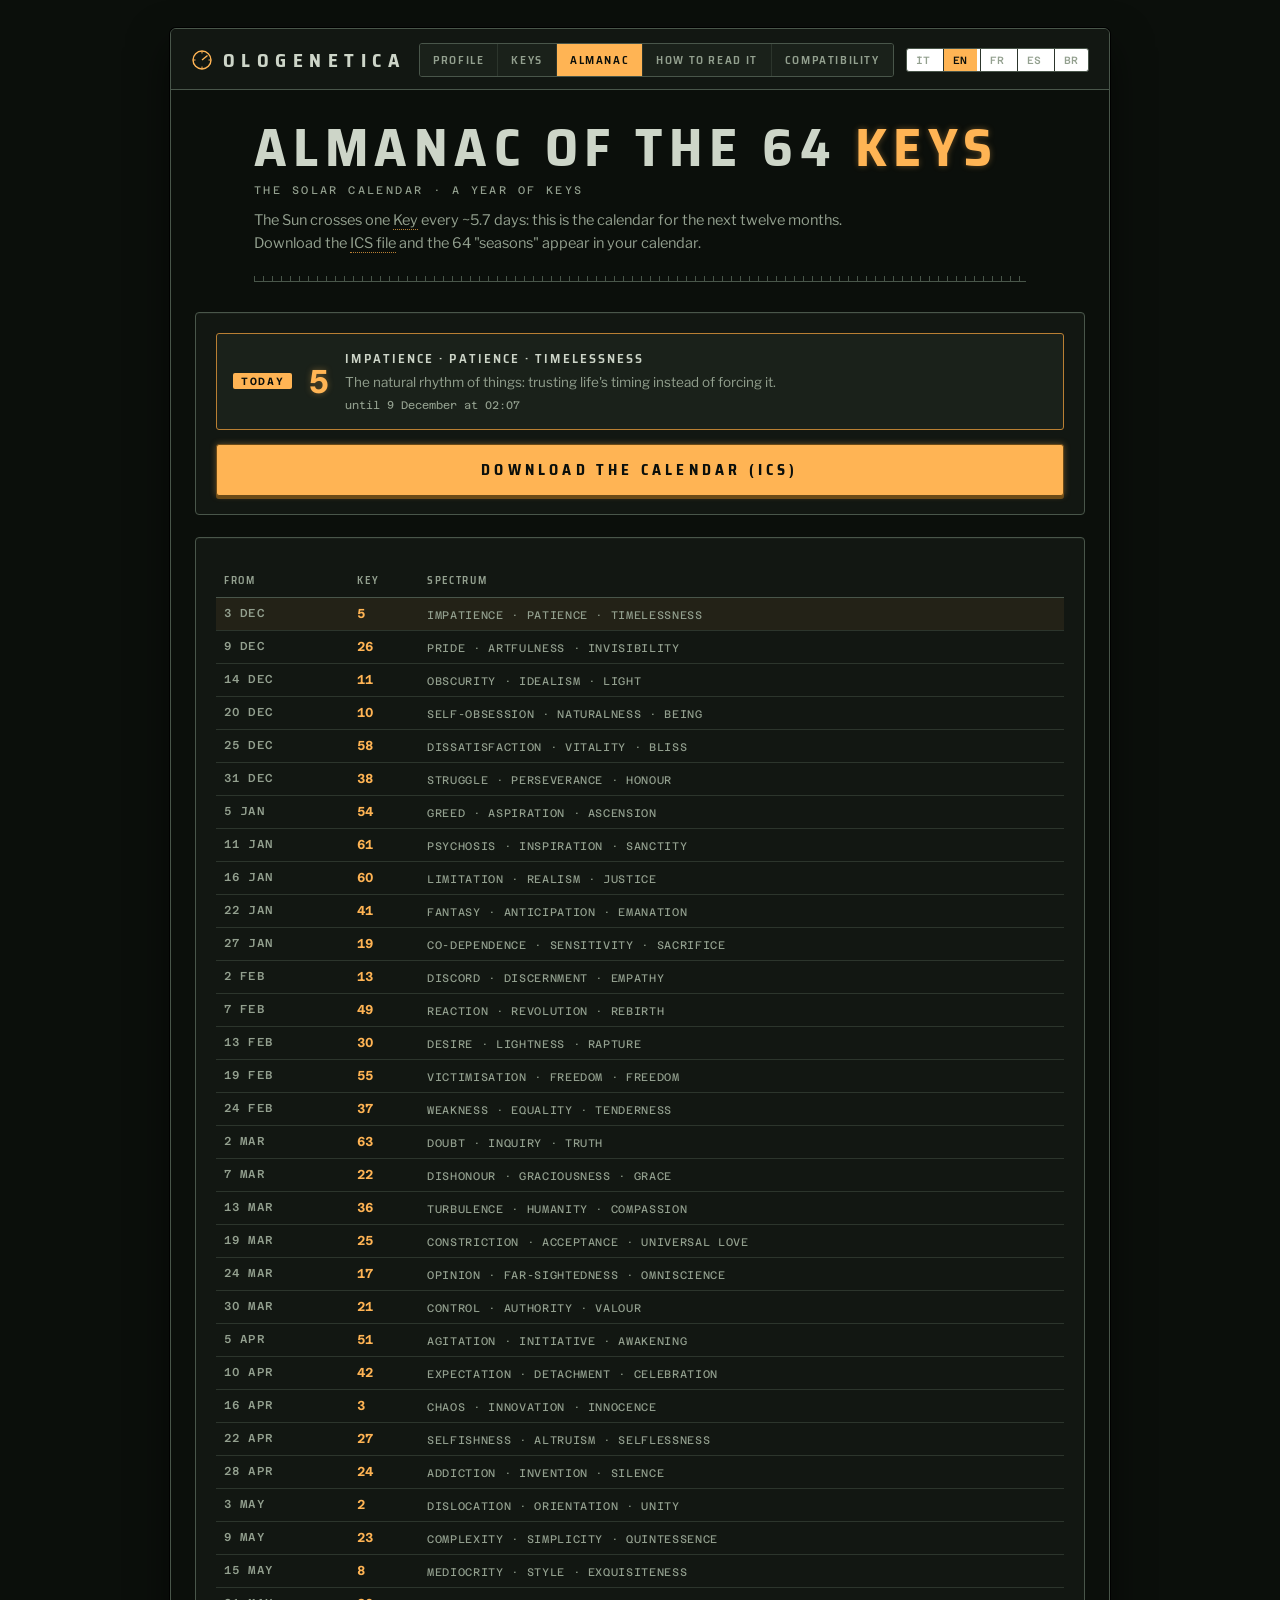
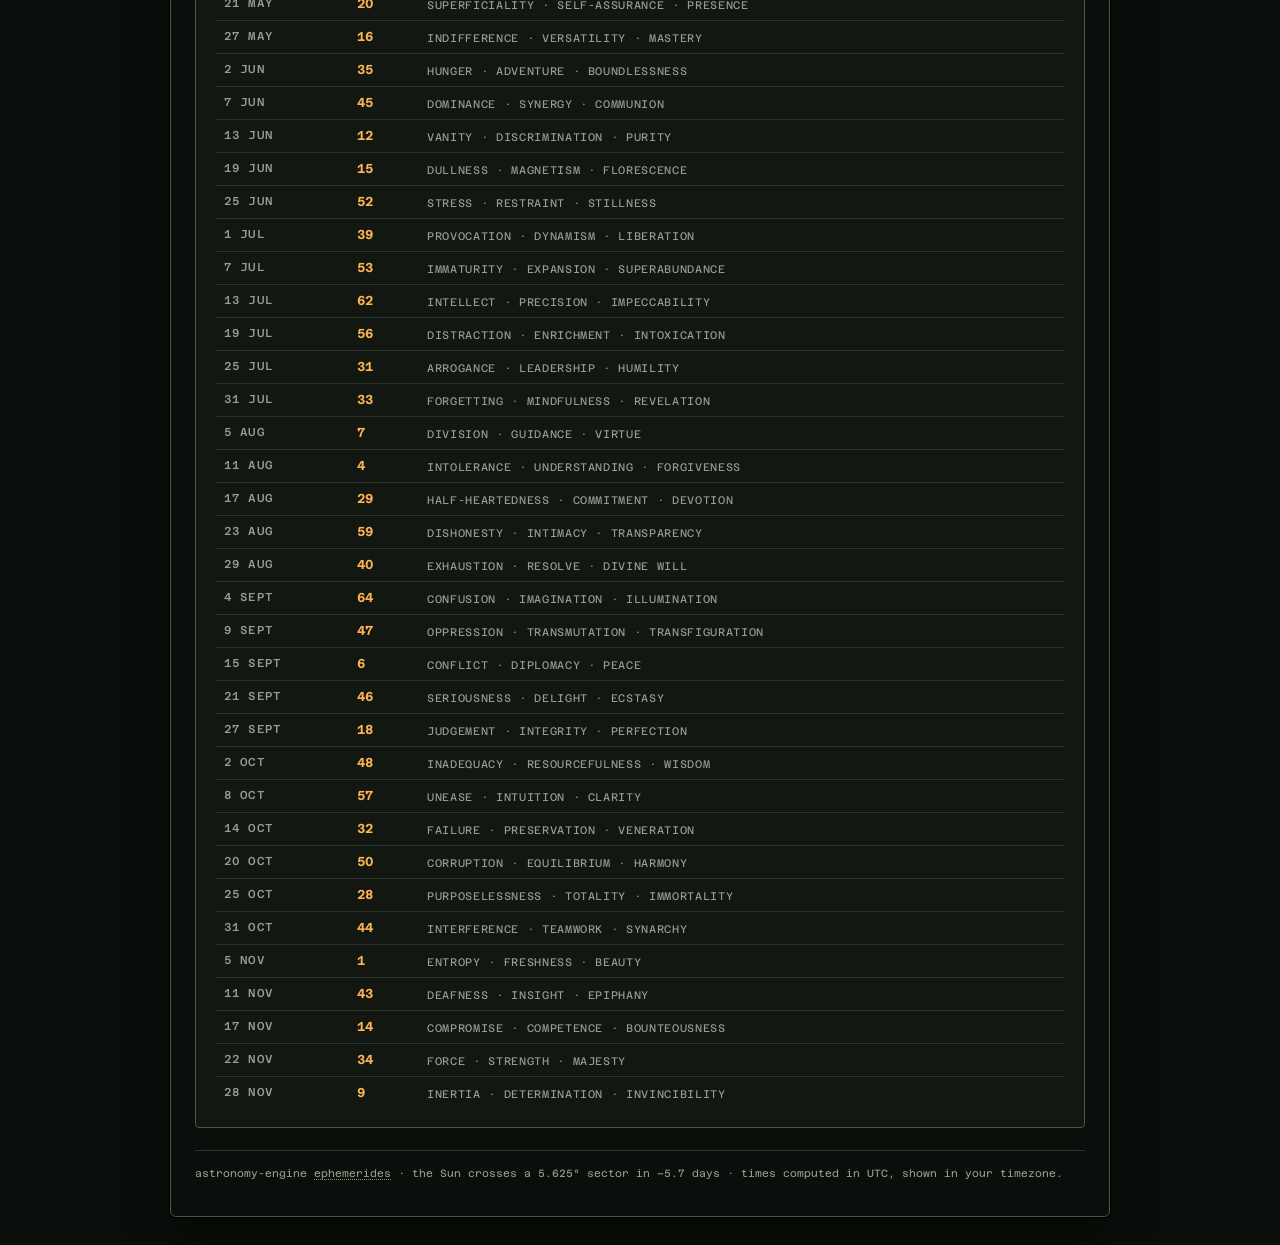
==== commit 4bb9f3df: "Glossario a fumetto + letture "in parole povere" - Passando sopra i termini tecnici (Chiave, Ombra, " ====
--- a/Almanacco.html
+++ b/Almanacco.html
@@ -81,6 +81,12 @@
 <script src="holo/extra.es.js"></script>
 <script src="holo/extra.pt.js"></script>
 <script src="holo/engine.js"></script>
+<script src="holo/gloss.it.js"></script>
+<script src="holo/gloss.en.js"></script>
+<script src="holo/gloss.fr.js"></script>
+<script src="holo/gloss.es.js"></script>
+<script src="holo/gloss.pt.js"></script>
+<script src="holo/gloss.js"></script>
 <script>
 (function(){
   const $ = id => document.getElementById(id);
--- a/holo/instrument.css
+++ b/holo/instrument.css
@@ -190,6 +190,33 @@
 .modebtn:hover{color:var(--txt)}
 .modebtn.on{background:var(--amber);color:var(--panel-0)}
 
+/* ---- glossario a fumetto ---- */
+.gl-term{border-bottom:1px dotted var(--amber-dn);cursor:help;outline-offset:2px}
+.gl-term:hover{border-bottom-color:var(--amber)}
+.gl-pop{
+  position:absolute;z-index:80;background:var(--panel-2);border:1px solid var(--etch-hi);
+  border-radius:3px;box-shadow:0 12px 28px rgba(0,0,0,.65), inset 0 1px 0 rgba(255,255,255,.04);
+  padding:10px 13px 11px;
+}
+.gl-pop::before{
+  content:"";position:absolute;top:-5px;left:var(--tail,18px);width:9px;height:9px;
+  background:var(--panel-2);border-left:1px solid var(--etch-hi);border-top:1px solid var(--etch-hi);
+  transform:rotate(45deg);
+}
+.gl-pop.above::before{top:auto;bottom:-5px;border-left:none;border-top:none;
+  border-right:1px solid var(--etch-hi);border-bottom:1px solid var(--etch-hi)}
+.gl-pop .gt{font-family:var(--f-engr);font-weight:600;font-size:11px;letter-spacing:.18em;text-transform:uppercase;color:var(--amber);margin-bottom:4px}
+.gl-pop .gd{font-family:var(--f-text);font-size:12.5px;color:var(--txt);line-height:1.55}
+
+/* «in parole povere» */
+.rep p.pp, .kpp, .spp{
+  background:var(--panel-1);border:1px solid var(--etch);border-radius:3px;
+  padding:9px 12px;font-size:13.5px;color:var(--txt);line-height:1.55;
+}
+.pplbl{font-family:var(--f-engr);font-weight:600;font-size:10px;letter-spacing:.18em;text-transform:uppercase;color:var(--mint);display:block;margin-bottom:3px}
+.kpp{margin-top:9px;font-size:13px}
+.spp{margin-top:9px;font-size:12.5px}
+
 /* ---- barra del link condivisibile ---- */
 .sharelbl{font-family:var(--f-engr);font-weight:600;font-size:11px;letter-spacing:.18em;text-transform:uppercase;color:var(--dim);margin:16px 0 6px}
 .sharebar{display:flex;gap:8px;flex-wrap:wrap;align-items:stretch}
